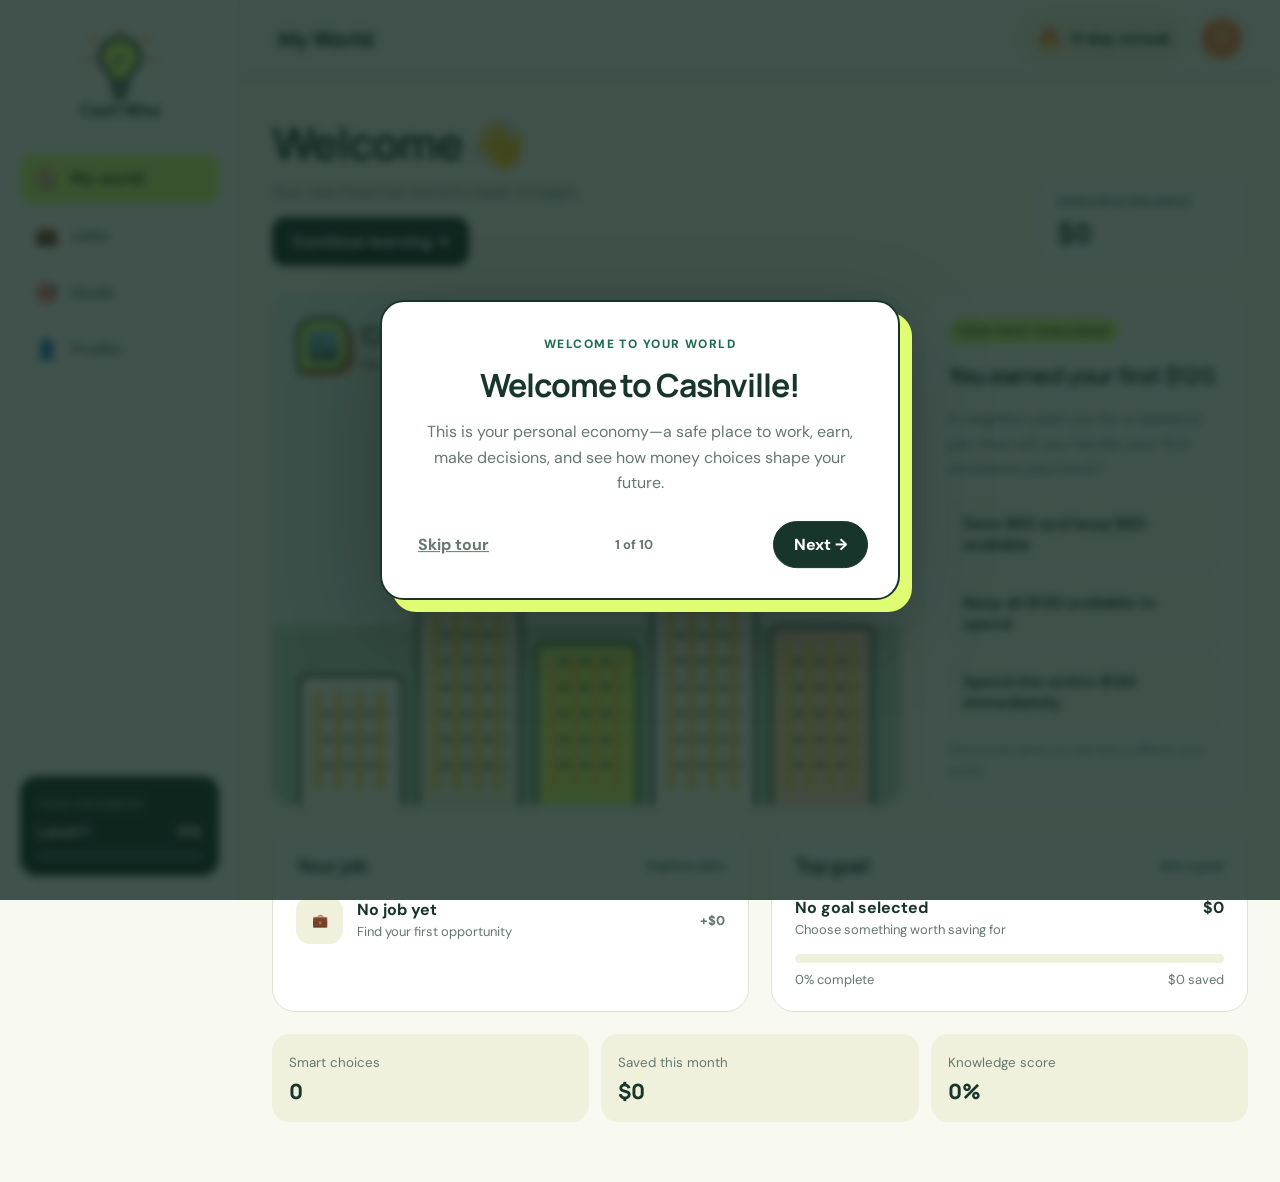
==== cashwise-home.html @ 6ce0faf7 "merge merge" ====
<!doctype html>
<html lang="en">
<head>
  <meta charset="utf-8">
  <meta name="viewport" content="width=device-width, initial-scale=1">
  <title>CashWise! — Maya's World</title>
  <style>
    @import url('https://fonts.googleapis.com/css2?family=DM+Sans:wght@400;500;600;700&family=Manrope:wght@600;700;800&display=swap');
    :root { --ink:#17352b; --muted:#65786f; --paper:#f8f9f1; --white:#fff; --cream:#eff1dc; --lime:#dffc73; --green:#1f6b52; --green2:#2d8a68; --orange:#ff8a4c; --yellow:#ffd84d; --line:#dce2d5; --red:#b94d2b; }
    * { box-sizing:border-box; }
    body { margin:0; color:var(--ink); background:var(--paper); font-family:"DM Sans",sans-serif; }
    button { font:inherit; }
    .shell { display:grid; grid-template-columns:240px 1fr; min-height:100vh; }
    .sidebar { position:sticky; top:0; height:100vh; padding:25px 20px; border-right:1px solid var(--line); background:#fffef9; }
    .logo-wrap { position:relative; display:block; width:130px; margin:0 auto 34px; isolation:isolate; }
    .logo { display:block; width:130px; }
    .logo-wrap::before { content:""; position:absolute; z-index:-1; width:53px; height:53px; left:38px; top:2px; border:4px solid var(--yellow); border-radius:50%; opacity:0; }
    .nav { display:grid; gap:8px; }
    .nav a { display:flex; align-items:center; gap:12px; padding:12px 14px; border-radius:13px; color:var(--muted); font-weight:700; text-decoration:none; }
    .nav a.active { color:var(--ink); background:var(--lime); }
    .nav a:hover { color:var(--ink); background:var(--cream); }
    .nav-icon { width:25px; text-align:center; font-size:19px; }
    .side-level { position:absolute; left:20px; right:20px; bottom:24px; padding:17px; border-radius:17px; background:var(--ink); color:white; }
    .side-level small { color:#c2d4cc; }
    .level-row { display:flex; justify-content:space-between; margin:7px 0 10px; font-weight:700; }
    .level-bar { height:7px; border-radius:8px; background:#416259; overflow:hidden; }
    .level-bar i { display:block; width:72%; height:100%; border-radius:inherit; background:var(--lime); }
    main { min-width:0; }
    .topbar { height:78px; display:flex; align-items:center; justify-content:space-between; gap:20px; padding:0 38px; border-bottom:1px solid var(--line); background:rgba(248,249,241,.92); }
    .topbar h1 { margin:0; font:800 22px Manrope,sans-serif; letter-spacing:-.03em; }
    .top-actions { display:flex; align-items:center; gap:13px; }
    .streak { display:flex; align-items:center; gap:8px; padding:12px 17px; border-radius:99px; background:var(--cream); font-size:16px; font-weight:800; }
    .streak.burst { animation:streak-pop .7s cubic-bezier(.2,.8,.2,1); background:#fff0a6; }
    .fire-particle { position:fixed; z-index:80; pointer-events:none; font-size:20px; animation:fire-burst .9s ease-out forwards; }
    .flame { display:inline-block; font-size:22px; transform-origin:50% 85%; animation:flame-flicker .8s ease-in-out infinite alternate; }
    .avatar { width:41px; height:41px; display:grid; place-items:center; border-radius:50%; background:var(--orange); color:white; font-weight:800; }
    .content { width:min(1240px,calc(100% - 64px)); margin:34px auto 60px; }
    .welcome { display:flex; align-items:end; justify-content:space-between; gap:25px; margin-bottom:27px; }
    h2,h3 { margin:0; font-family:Manrope,sans-serif; letter-spacing:-.035em; }
    .welcome h2 { font-size:clamp(31px,4vw,45px); }
    .welcome p { margin:7px 0 0; color:var(--muted); }
    .balance { min-width:210px; padding:14px 18px; border:1px solid var(--line); border-radius:16px; background:white; }
    .balance small { color:var(--muted); font-weight:700; }
    .balance strong { display:block; margin-top:3px; font:800 27px Manrope,sans-serif; }
    .dashboard { display:grid; grid-template-columns:minmax(0,1.45fr) minmax(280px,.75fr); gap:22px; }
    .card { border:1px solid var(--line); border-radius:23px; background:var(--white); overflow:hidden; }
    .world-card { position:relative; min-height:460px; background:linear-gradient(#dff4e9 0 65%,#b9d8bc 65%); }
    .world-head { position:relative; z-index:2; display:flex; justify-content:space-between; padding:23px; }
    .world-head p { margin:4px 0 0; color:var(--muted); font-size:13px; }
    .cashville-brand { display:flex; align-items:center; gap:12px; }
    .cashville-mark { width:54px; height:54px; display:grid; place-items:center; border:3px solid var(--ink); border-radius:18px 18px 18px 6px; background:var(--lime); box-shadow:4px 4px 0 var(--orange); font-size:27px; transform:rotate(-3deg); }
    .cashville-brand h3 { font-size:25px; }.cashville-brand p { font-weight:700; }
    .weather { padding:8px 11px; border-radius:99px; background:rgba(255,255,255,.78); font-weight:700; font-size:13px; }
    .city { position:absolute; inset:auto 20px 0; height:290px; display:flex; align-items:flex-end; justify-content:center; gap:12px; }
    .building { position:relative; width:18%; border:3px solid var(--ink); border-bottom:0; border-radius:10px 10px 0 0; background:#fffef7; }
    .building::before { content:""; position:absolute; inset:15px 12px; background:repeating-linear-gradient(90deg,var(--yellow) 0 9px,transparent 9px 21px),repeating-linear-gradient(0deg,transparent 0 23px,var(--ink) 23px 26px); opacity:.8; }
    .building.one { height:45%; }.building.two { height:73%; background:var(--cream); }.building.three { height:56%; background:var(--lime); }.building.four { height:84%; }.building.five { height:62%; background:#ffd9c4; }
    .world-pin { position:absolute; z-index:3; display:grid; place-items:center; width:48px; height:48px; border:2px solid var(--ink); border-radius:50% 50% 50% 7px; background:var(--lime); transform:rotate(-45deg); box-shadow:4px 4px 0 rgba(23,53,43,.15); }
    .world-pin span { transform:rotate(45deg); font-size:21px; }
    .pin-job { left:31%; top:42%; }.pin-home { right:20%; top:50%; background:var(--orange); }
    .challenge { padding:24px; }
    .label { display:inline-block; padding:6px 9px; border-radius:99px; background:var(--lime); font-size:11px; font-weight:800; letter-spacing:.1em; }
    .challenge h3 { margin:15px 0 9px; font-size:23px; }
    .challenge p { color:var(--muted); line-height:1.55; }
    .choices { display:grid; gap:9px; margin-top:18px; }
    .choice { padding:13px 14px; border:1px solid var(--line); border-radius:13px; background:var(--paper); color:var(--ink); font-weight:700; text-align:left; cursor:pointer; }
    .choice:hover { border-color:var(--green); transform:translateY(-1px); }
    .choice.correct { border-color:var(--green); background:var(--lime); }
    .choice.wrong { border-color:var(--orange); background:#ffe0cf; }
    .feedback { min-height:38px; margin:13px 0 0; font-size:13px; line-height:1.45; }
    .feedback.good { color:var(--green); }.feedback.bad { color:var(--red); }
    .secondary-grid { display:grid; grid-template-columns:1fr 1fr; gap:22px; margin-top:22px; }
    .panel { padding:23px; }
    .panel-head { display:flex; justify-content:space-between; align-items:center; margin-bottom:18px; }
    .panel-head h3 { font-size:20px; }
    .panel-head a { color:var(--green); font-size:13px; font-weight:700; text-decoration:none; }
    .job { display:flex; gap:14px; align-items:center; }
    .job-icon { flex:0 0 47px; height:47px; display:grid; place-items:center; border-radius:14px; background:var(--cream); font-size:22px; }
    .job strong,.goal strong { display:block; }
    .job span,.goal span { color:var(--muted); font-size:13px; }
    .job-pay { margin-left:auto; color:var(--green); font-weight:800; }
    .goal-top { display:flex; justify-content:space-between; }
    .goal-bar { height:9px; margin:15px 0 8px; border-radius:10px; background:var(--cream); overflow:hidden; }
    .goal-bar i { display:block; width:58%; height:100%; border-radius:inherit; background:var(--green); }
    .goal-foot { display:flex; justify-content:space-between; color:var(--muted); font-size:12px; }
    .quick-stats { display:grid; grid-template-columns:repeat(3,1fr); gap:12px; margin-top:22px; }
    .stat { padding:17px; border-radius:17px; background:var(--cream); }
    .stat small { color:var(--muted); }.stat strong { display:block; margin-top:5px; font:800 21px Manrope,sans-serif; }
    .mobile-nav { display:none; }
    .tutorial { position:fixed; inset:0; z-index:50; background:rgba(12,34,27,.78); backdrop-filter:blur(4px); }
    .tutorial-box { position:fixed; z-index:51; width:min(520px,calc(100% - 32px)); max-height:calc(100vh - 32px); overflow:auto; padding:30px; border:2px solid var(--ink); border-radius:24px; background:var(--white); box-shadow:12px 12px 0 var(--lime),0 30px 90px rgba(0,0,0,.28); transition:top .45s ease,left .45s ease,width .45s ease,transform .45s ease; }
    .tutorial-box.intro { top:50%; left:50%; transform:translate(-50%,-50%); text-align:center; }
    .tutorial-box h2 { margin:10px 0 12px; font-size:32px; }
    .tutorial-box p { margin:0; color:var(--muted); font-size:16px; line-height:1.6; }
    .username-step { display:none; margin-top:20px; text-align:left; }
    .username-step.show { display:block; }
    .username-step label { display:block; margin-bottom:7px; font-weight:800; }
    .username-step input { width:100%; padding:14px 15px; border:2px solid var(--line); border-radius:13px; color:var(--ink); background:var(--paper); font:700 16px "DM Sans",sans-serif; outline:none; }
    .username-step input:focus { border-color:var(--green); box-shadow:0 0 0 4px rgba(31,107,82,.12); }
    .username-error { min-height:20px; margin-top:6px; color:var(--red); font-size:12px; font-weight:700; }
    .question-step { display:none; margin-top:20px; text-align:left; }
    .question-step.show { display:block; }
    .topic-grid { display:grid; grid-template-columns:1fr 1fr; gap:9px; }
    .topic-option,.radio-option { position:relative; display:flex; align-items:center; gap:10px; padding:12px; border:1px solid var(--line); border-radius:13px; background:var(--paper); cursor:pointer; font-weight:700; }
    .topic-option:has(input:checked),.radio-option:has(input:checked) { border-color:var(--green); background:var(--lime); }
    .topic-option input,.radio-option input { accent-color:var(--green); }
    .radio-list { display:grid; gap:9px; }
    .path-list { display:grid; gap:10px; margin-top:17px; }
    .path-module { display:flex; gap:12px; align-items:center; padding:12px; border-radius:13px; background:var(--cream); }
    .path-number { flex:0 0 30px; height:30px; display:grid; place-items:center; border-radius:50%; background:var(--green); color:white; font-weight:800; }
    .path-module b { display:block; }.path-module small { color:var(--muted); }
    .pathway-screen { position:fixed; inset:0; z-index:60; display:none; overflow:auto; background:linear-gradient(180deg,#f8f9f1,#eef3e4); }
    .pathway-screen.show { display:block; }
    .main-action { display:inline-flex; align-items:center; gap:8px; margin-top:15px; padding:13px 19px; border:1px solid var(--ink); border-radius:13px; background:var(--ink); color:white; font-weight:800; cursor:pointer; }
    .pathway-top { position:sticky; top:0; z-index:3; display:flex; align-items:center; justify-content:space-between; gap:20px; padding:17px 28px; border-bottom:1px solid var(--line); background:rgba(255,255,250,.94); backdrop-filter:blur(10px); }
    .pathway-top button { padding:10px 15px; border:1px solid var(--line); border-radius:99px; background:white; color:var(--ink); font-weight:800; cursor:pointer; }
    .pathway-top h2 { font-size:22px; }.pathway-meta { color:var(--muted); font-size:13px; font-weight:700; }
    .pathway-intro { width:min(620px,calc(100% - 32px)); margin:38px auto 10px; text-align:center; }
    .pathway-intro h2 { font-size:36px; }.pathway-intro p { color:var(--muted); line-height:1.6; }
    .learning-path { position:relative; width:min(520px,100%); margin:20px auto 90px; padding:25px 55px; }
    .learning-path::before { content:""; position:absolute; top:40px; bottom:40px; left:50%; width:8px; transform:translateX(-50%); border-radius:8px; background:#f2ce44; }
    .path-node-row { position:relative; z-index:1; display:flex; margin:5px 0 24px; }
    .path-node-row.left { justify-content:flex-start; }.path-node-row.right { justify-content:flex-end; }.path-node-row.center { justify-content:center; }
    .lesson-node { position:relative; width:76px; height:76px; display:grid; place-items:center; border:5px solid #e6b829; border-radius:50%; background:var(--yellow); color:#9c6d08; box-shadow:0 7px 0 #d59f16,0 10px 18px rgba(113,80,7,.18); font-size:29px; cursor:pointer; transition:transform .2s ease,filter .2s ease; }
    .lesson-node:hover { transform:translateY(-3px) scale(1.06); filter:brightness(1.06); }
    .lesson-node.locked { border-color:#cbd2c5; background:#e6e9df; color:#9ca69a; box-shadow:0 7px 0 #bdc5b8; }
    .lesson-node.current { outline:7px solid rgba(223,252,115,.7); }
    .lesson-node.checkpoint { width:88px; height:72px; border-radius:18px; background:#f2bc35; }
    .node-label { position:absolute; top:50%; width:170px; transform:translateY(-50%); color:var(--ink); font-size:13px; line-height:1.3; }
    .left .node-label { left:92px; text-align:left; }.right .node-label { right:92px; text-align:right; }.center .node-label { top:86px; left:50%; transform:translateX(-50%); text-align:center; }
    .node-label b { display:block; }.node-label small { color:var(--muted); }
    .app-modal { position:fixed; inset:0; z-index:70; display:none; place-items:center; padding:18px; background:rgba(12,34,27,.76); backdrop-filter:blur(5px); }
    .app-modal.show { display:grid; }
    .modal-panel { width:min(560px,100%); max-height:90vh; overflow:auto; padding:29px; border:2px solid var(--ink); border-radius:24px; background:var(--white); box-shadow:10px 10px 0 var(--lime); }
    .modal-panel.wide { width:min(700px,100%); }
    .modal-head { display:flex; justify-content:space-between; align-items:flex-start; gap:20px; margin-bottom:20px; }
    .modal-head h2 { font-size:29px; }.modal-head p { margin:5px 0 0; color:var(--muted); }
    .modal-close { width:36px; height:36px; border:1px solid var(--line); border-radius:50%; background:var(--paper); color:var(--ink); font-size:21px; cursor:pointer; }
    .modal-actions { display:flex; justify-content:flex-end; gap:10px; margin-top:22px; }
    .primary-btn { padding:12px 18px; border:1px solid var(--ink); border-radius:12px; background:var(--ink); color:white; font-weight:800; cursor:pointer; }
    .job-options,.goal-options,.theme-options { display:grid; gap:11px; }
    .job-option,.goal-option,.theme-option { display:flex; align-items:center; gap:13px; width:100%; padding:15px; border:1px solid var(--line); border-radius:15px; background:var(--paper); color:var(--ink); text-align:left; cursor:pointer; }
    .job-option:hover,.goal-option:hover,.theme-option:hover,.selected-option { border-color:var(--green); background:var(--lime); transform:translateY(-1px); }
    .goal-option:disabled { opacity:.55; cursor:not-allowed; transform:none; }
    .job-option span:first-child { font-size:26px; }.job-option b,.goal-option b { display:block; }.job-option small,.goal-option small { color:var(--muted); }
    .lesson-copy { padding:18px; border-radius:16px; background:var(--cream); line-height:1.65; }
    .lesson-question { margin-top:18px; }.lesson-answer { display:block; width:100%; margin-top:8px; padding:12px; border:1px solid var(--line); border-radius:11px; background:var(--paper); color:var(--ink); text-align:left; cursor:pointer; }
    .lesson-answer.chosen { border-color:var(--green); background:var(--lime); }
    .lesson-stage-progress { height:9px; margin:0 0 22px; border-radius:10px; background:var(--cream); overflow:hidden; }.lesson-stage-progress i { display:block; height:100%; width:25%; border-radius:inherit; background:var(--green); transition:width .3s ease; }
    .lesson-stage { line-height:1.68; }.lesson-stage h3 { margin:0 0 12px; font-size:23px; }.lesson-stage p { margin:0 0 14px; }.lesson-stage ul { padding-left:21px; }.lesson-stage li { margin:8px 0; }
    .lesson-example { margin:18px 0; padding:17px; border-left:5px solid var(--orange); border-radius:0 14px 14px 0; background:var(--cream); }
    .lesson-nav { display:flex; justify-content:space-between; gap:12px; margin-top:24px; }.secondary-btn { padding:12px 18px; border:1px solid var(--line); border-radius:12px; background:var(--paper); color:var(--ink); font-weight:800; cursor:pointer; }
    .lesson-feedback { min-height:24px; margin-top:10px; font-weight:700; }.lesson-feedback.good { color:var(--green); }.lesson-feedback.bad { color:var(--red); }
    .profile-form { display:grid; gap:17px; }.profile-form label>span { display:block; margin-bottom:7px; font-weight:800; }.profile-form input[type="text"],.profile-form select { width:100%; padding:12px; border:1px solid var(--line); border-radius:11px; background:var(--paper); color:var(--ink); font:inherit; }
    .profile-topics { display:grid; grid-template-columns:1fr 1fr; gap:8px; }.profile-topics label { padding:9px; border-radius:10px; background:var(--cream); }
    body.theme-dark { --ink:#eff8ef; --muted:#b7c9c0; --paper:#15241f; --white:#20342c; --cream:#2b4439; --line:#415b50; background:#15241f; }
    body.theme-dark .sidebar,body.theme-dark .topbar,body.theme-dark .pathway-top { background:#1b2e27; }
    body.theme-retro { --ink:#3e2c1d; --muted:#765f49; --paper:#fff3cb; --white:#fff9df; --cream:#edd79b; --lime:#f3c84b; --green:#39755b; --orange:#e4673a; --line:#cbb779; font-family:"Courier New",monospace; }
    .tutorial-tag { color:var(--green); font-size:12px; font-weight:800; letter-spacing:.12em; }
    .tutorial-actions { display:flex; align-items:center; justify-content:space-between; gap:18px; margin-top:25px; }
    .tutorial-progress { color:var(--muted); font-size:13px; font-weight:700; }
    .tutorial-next { padding:12px 20px; border:1px solid var(--ink); border-radius:99px; background:var(--ink); color:white; font-weight:800; cursor:pointer; }
    .tutorial-next:hover { transform:translateY(-1px); filter:brightness(1.15); }
    .tutorial-skip { border:0; background:none; color:var(--muted); font-weight:700; cursor:pointer; text-decoration:underline; }
    .tutorial-highlight { position:fixed; z-index:50; border:3px solid var(--lime); border-radius:25px; box-shadow:0 0 0 6px rgba(223,252,115,.24); pointer-events:none; transition:all .45s ease; }
    .card,.choice,.balance,.stat,.job-icon { transition:transform .2s ease,filter .2s ease,box-shadow .2s ease; }
    button,.nav a,.streak,.avatar,.building,.world-pin,.cashville-mark,.label,.path-module,.topic-option,.radio-option,.job,.goal { transition:transform .2s ease,filter .2s ease,box-shadow .2s ease; }
    .reveal-on-scroll { opacity:0; transform:translateY(22px) scale(.94); transition:opacity .62s ease,transform .62s cubic-bezier(.2,.8,.2,1),filter .2s ease,box-shadow .2s ease; }
    .reveal-on-scroll.is-visible { opacity:1; transform:translateY(0) scale(1); }
    @media(hover:hover) { .card:hover,.balance:hover,.stat:hover,.job-icon:hover { transform:translateY(-2px); filter:brightness(1.025); }.choice:hover { filter:brightness(1.03); } }
    @media(hover:hover) {
      .card:hover,.balance:hover,.stat:hover,.job-icon:hover,.nav a:hover,.streak:hover,.avatar:hover,.label:hover,.path-module:hover,.topic-option:hover,.radio-option:hover,.job:hover,.goal:hover { transform:translateY(-2px) scale(1.02); filter:brightness(1.045); box-shadow:0 0 18px rgba(223,252,115,.48); }
      button:hover:not(:disabled):not(.lesson-node),.main-action:hover,.primary-btn:hover,.modal-close:hover { transform:translateY(-2px) scale(1.025); filter:brightness(1.08); box-shadow:0 0 16px rgba(255,216,77,.48); }
      .building:hover { transform:scale(1.045); transform-origin:bottom; filter:brightness(1.08); box-shadow:0 0 18px rgba(255,216,77,.5); }
      .world-pin:hover { transform:rotate(-45deg) scale(1.08); filter:brightness(1.08); box-shadow:0 0 20px rgba(223,252,115,.58); }
      .cashville-mark:hover { transform:rotate(-3deg) scale(1.08); filter:brightness(1.08); box-shadow:4px 4px 0 var(--orange),0 0 20px rgba(255,216,77,.55); }
    }
    @keyframes flame-flicker { 0% { transform:rotate(-5deg) scale(.94); filter:brightness(.95); } 45% { transform:rotate(4deg) scale(1.08,1.14); filter:brightness(1.18); } 100% { transform:rotate(-2deg) scale(1.02,1.1); filter:brightness(1.08); } }
    @media(hover:hover) { .logo-wrap:hover::before { animation:logo-ring .8s ease-out; }.logo-wrap:hover .logo { animation:logo-on .8s ease-out forwards; } }
    @keyframes streak-pop { 0% { transform:scale(1); } 35% { transform:scale(1.28) rotate(-3deg); filter:brightness(1.25); } 65% { transform:scale(.94) rotate(2deg); } 100% { transform:scale(1); } }
    @keyframes fire-burst { 0% { opacity:1; transform:translate(0,0) scale(.5) rotate(0); } 100% { opacity:0; transform:translate(var(--x),var(--y)) scale(1.35) rotate(var(--r)); } }
    @keyframes logo-ring { 0% { opacity:0; transform:scale(.4); } 30% { opacity:1; } 100% { opacity:0; transform:scale(2); box-shadow:0 0 24px 13px rgba(255,216,77,0); } }
    @keyframes logo-on { 0%,20% { transform:scale(1); filter:brightness(1); } 45% { transform:scale(1.09) rotate(-2deg); filter:brightness(1.4) drop-shadow(0 0 6px var(--yellow)); } 100% { transform:scale(1.04); filter:brightness(1.18) drop-shadow(0 0 9px var(--yellow)); } }
    @media(max-width:980px) { .shell { grid-template-columns:80px 1fr; }.sidebar { padding:22px 12px; }.logo-wrap { width:58px; }.logo { width:58px; height:65px; object-fit:cover; object-position:left; }.logo-wrap::before { left:4px; }.nav a { justify-content:center; padding:13px; }.nav-label,.side-level { display:none; }.dashboard { grid-template-columns:1fr; }.secondary-grid { grid-template-columns:1fr 1fr; } }
    @media(max-width:680px) { .shell { display:block; }.sidebar { display:none; }.topbar { height:68px; padding:0 18px; }.content { width:calc(100% - 28px); margin-top:22px; padding-bottom:75px; }.welcome { display:block; }.balance { margin-top:17px; }.secondary-grid,.quick-stats { grid-template-columns:1fr; }.world-card { min-height:390px; }.city { height:240px; }.mobile-nav { position:fixed; z-index:9; left:12px; right:12px; bottom:10px; display:flex; justify-content:space-around; padding:9px; border:1px solid var(--line); border-radius:18px; background:rgba(255,255,255,.95); box-shadow:0 12px 40px rgba(23,53,43,.18); }.mobile-nav a { padding:7px 10px; color:var(--muted); font-size:20px; text-decoration:none; }.mobile-nav a.active { color:var(--green); }.topic-grid { grid-template-columns:1fr; }.pathway-top { padding:14px 16px; }.pathway-meta { display:none; }.learning-path { padding-left:25px;padding-right:25px; }.node-label { width:125px;font-size:11px; }.left .node-label { left:85px; }.right .node-label { right:85px; } }
    @media(prefers-reduced-motion:reduce) { * { scroll-behavior:auto!important; transition:none!important; }.flame { animation:none; }.reveal-on-scroll,.reveal-on-scroll.is-visible { opacity:1; transform:none; } }
  </style>
</head>
<body>
  <div class="shell">
    <aside class="sidebar">
      <a class="logo-wrap" href="#" aria-label="Cash Wise home"><img class="logo" src="cashwise-logo.svg" alt="Cash Wise"></a>
      <nav class="nav" aria-label="Main navigation">
        <a class="active" href="#"><span class="nav-icon">🏠</span><span class="nav-label">My world</span></a>
        <a href="#" id="jobs-nav"><span class="nav-icon">💼</span><span class="nav-label">Jobs</span></a>
        <a href="#" id="goals-nav"><span class="nav-icon">🎯</span><span class="nav-label">Goals</span></a>
        <a href="#" id="profile-nav"><span class="nav-icon">👤</span><span class="nav-label">Profile</span></a>
      </nav>
      <div class="side-level"><small>YOUR PROGRESS</small><div class="level-row"><span>Level 1</span><span>0%</span></div><div class="level-bar"><i style="width:0"></i></div></div>
    </aside>

    <main>
      <header class="topbar"><h1>My World</h1><div class="top-actions"><span class="streak" id="streak"><span class="flame">🔥</span> <span id="streak-count">0 day streak</span></span><span class="avatar" id="profile-avatar">?</span></div></header>
      <div class="content">
        <section class="welcome"><div><h2 id="welcome-heading">Welcome 👋</h2><p>Your new financial world is ready to begin.</p><button class="main-action" id="continue-learning" type="button">Continue learning →</button></div><div class="balance"><small>AVAILABLE BALANCE</small><strong id="balance">$0</strong></div></section>

        <div class="dashboard">
          <section class="card world-card" id="cashville-card" aria-label="Maya's simulated world">
            <div class="world-head"><div class="cashville-brand"><span class="cashville-mark">🏙️</span><div><h3>Cashville</h3><p>Your economic world</p></div></div></div>
            <div class="world-pin pin-job"><span>💼</span></div><div class="world-pin pin-home"><span>🏠</span></div>
            <div class="city" aria-hidden="true"><i class="building one"></i><i class="building two"></i><i class="building three"></i><i class="building four"></i><i class="building five"></i></div>
          </section>

          <section class="card challenge" id="daily-challenge">
            <span class="label">YOUR FIRST CHALLENGE</span><h3>You earned your first $120.</h3>
            <p>A neighbor paid you for a weekend job. How will you handle your first simulated paycheck?</p>
            <div class="choices"><button class="choice" data-change="120" data-answer="best">Save $60 and keep $60 available</button><button class="choice" data-change="120" data-answer="okay">Keep all $120 available to spend</button><button class="choice" data-change="0" data-answer="wrong">Spend the entire $120 immediately</button></div>
            <p class="feedback" aria-live="polite">Choose an option to see how it affects your world.</p>
          </section>
        </div>

        <div class="secondary-grid">
          <section class="card panel" id="jobs-card"><div class="panel-head"><h3>Your job</h3><a href="#" id="jobs-card-link">Explore jobs</a></div><div class="job"><span class="job-icon" id="job-icon">💼</span><div><strong id="job-name">No job yet</strong><span id="job-detail">Find your first opportunity</span></div><span class="job-pay" id="job-pay">+$0</span></div></section>
          <section class="card panel" id="goals-card"><div class="panel-head"><h3>Top goal</h3><a href="#" id="goals-card-link">Set a goal</a></div><div class="goal"><div class="goal-top"><div><strong id="goal-name">No goal selected</strong><span id="goal-detail">Choose something worth saving for</span></div><b id="goal-saved">$0</b></div><div class="goal-bar"><i id="goal-progress" style="width:0"></i></div><div class="goal-foot"><span id="goal-percent">0% complete</span><span id="goal-remaining">$0 saved</span></div></div></section>
        </div>

        <section class="quick-stats" aria-label="Weekly progress"><div class="stat"><small>Smart choices</small><strong id="smart-choices">0</strong></div><div class="stat"><small>Saved this month</small><strong id="monthly-saved">$0</strong></div><div class="stat"><small>Knowledge score</small><strong id="knowledge-score">0%</strong></div></section>
      </div>
    </main>
  </div>
  <nav class="mobile-nav" aria-label="Mobile navigation"><a class="active" href="#">🏠</a><a href="#" id="mobile-jobs">💼</a><a href="#" id="mobile-goals">🎯</a><a href="#" id="mobile-profile">👤</a></nav>
  <section class="pathway-screen" id="pathway-screen" aria-label="Personalized lesson pathway">
    <header class="pathway-top"><button type="button" id="close-pathway">← My world</button><h2>Your learning path</h2><span class="pathway-meta" id="pathway-meta"></span></header>
    <div class="pathway-intro"><span class="label">PERSONALIZED FOR YOU</span><h2 id="pathway-title">Your CashWise! journey</h2><p>Follow the path one lesson at a time. Complete lessons and checkpoints to unlock the next step.</p></div>
    <div class="learning-path" id="learning-path"></div>
    <section id="advanced-path-section" hidden><div class="pathway-intro"><span class="label">PATH EXPANDED</span><h2>Your complete financial journey</h2><p>You finished the starter path. Continue through 30 entirely new lessons covering earning, spending, saving, borrowing, investing, protection, and digital finance.</p></div><div class="learning-path" id="advanced-learning-path"></div></section>
  </section>
  <div class="tutorial" id="tutorial" role="dialog" aria-modal="true" aria-labelledby="tutorial-title">
    <div class="tutorial-highlight" id="tutorial-highlight" hidden></div>
    <div class="tutorial-box intro" id="tutorial-box">
      <span class="tutorial-tag">WELCOME TO YOUR WORLD</span><h2 id="tutorial-title">Welcome to Cashville!</h2><p id="tutorial-copy">This is your personal economy—a safe place to work, earn, make decisions, and see how money choices shape your future.</p>
      <div class="username-step" id="username-step"><label for="username-input">What’s your username?</label><input id="username-input" type="text" maxlength="20" autocomplete="nickname" placeholder="Enter your name"><div class="username-error" id="username-error" aria-live="polite"></div></div>
      <div class="question-step" id="topics-step"><div class="topic-grid">
        <label class="topic-option"><input type="checkbox" value="Saving & budgeting">💰 Saving</label><label class="topic-option"><input type="checkbox" value="Stocks & investing">📈 Stocks</label><label class="topic-option"><input type="checkbox" value="Crypto basics">₿ Crypto</label><label class="topic-option"><input type="checkbox" value="Credit & debt">💳 Credit</label><label class="topic-option"><input type="checkbox" value="Taxes & paychecks">🧾 Taxes</label><label class="topic-option"><input type="checkbox" value="Career & income">💼 Careers</label>
      </div><div class="username-error" id="topics-error" aria-live="polite"></div></div>
      <div class="question-step" id="time-step"><div class="radio-list">
        <label class="radio-option"><input type="radio" name="weekly-time" value="15 minutes">15 minutes a week</label><label class="radio-option"><input type="radio" name="weekly-time" value="30 minutes">30 minutes a week</label><label class="radio-option"><input type="radio" name="weekly-time" value="1 hour">About 1 hour a week</label><label class="radio-option"><input type="radio" name="weekly-time" value="2+ hours">2 or more hours a week</label>
      </div><div class="username-error" id="time-error" aria-live="polite"></div></div>
      <div class="question-step" id="experience-step"><div class="radio-list">
        <label class="radio-option"><input type="radio" name="experience" value="New">I’m completely new</label><label class="radio-option"><input type="radio" name="experience" value="Beginner">I know a few basics</label><label class="radio-option"><input type="radio" name="experience" value="Intermediate">I already budget or save</label><label class="radio-option"><input type="radio" name="experience" value="Advanced">I understand investing and credit</label>
      </div><div class="username-error" id="experience-error" aria-live="polite"></div></div>
      <div class="question-step" id="path-step"><div id="path-summary"></div><div class="path-list" id="path-list"></div></div>
      <div class="tutorial-actions"><button class="tutorial-skip" type="button">Skip tour</button><span class="tutorial-progress">1 of 5</span><button class="tutorial-next" type="button">Next →</button></div>
    </div>
  </div>
  <div class="app-modal" id="jobs-modal" role="dialog" aria-modal="true" aria-labelledby="jobs-title"><div class="modal-panel"><div class="modal-head"><div><h2 id="jobs-title">Your first job</h2><p id="jobs-intro-copy">Jobs give you simulated income and teach how work supports an economy.</p></div><button class="modal-close" type="button" data-close="jobs-modal">×</button></div><div id="jobs-intro"><div class="lesson-copy">Every week, Cashville offers three new opportunities. Compare the pay, time, and skills before choosing—just like a real job search.</div><div class="modal-actions"><button class="primary-btn" type="button" id="show-jobs">See this week’s jobs →</button></div></div><div id="jobs-options" hidden><div class="job-options" id="job-options-list"></div><div class="modal-actions"><button class="primary-btn" type="button" id="choose-job">Choose this job</button></div></div></div></div>
  <div class="app-modal" id="goals-modal" role="dialog" aria-modal="true" aria-labelledby="goals-title"><div class="modal-panel"><div class="modal-head"><div><h2 id="goals-title">Choose your first goal</h2><p>Pick a virtual target. You can change it later.</p></div><button class="modal-close" type="button" data-close="goals-modal">×</button></div><div class="goal-options"><button class="goal-option" type="button" data-goal="250"><span>🌱</span><span><b>$250 starter goal</b><small>A small purchase or emergency cushion</small></span></button><button class="goal-option" type="button" data-goal="500"><span>🎯</span><span><b>$500 growth goal</b><small>A device, course, or bigger safety net</small></span></button><button class="goal-option" type="button" data-goal="1000"><span>🚀</span><span><b>$1,000 ambitious goal</b><small>A major purchase or long-term milestone</small></span></button></div></div></div>
  <div class="app-modal" id="profile-modal" role="dialog" aria-modal="true" aria-labelledby="profile-title"><div class="modal-panel wide"><div class="modal-head"><div><h2 id="profile-title">Profile & preferences</h2><p>Update your identity, appearance, and learning path.</p></div><button class="modal-close" type="button" data-close="profile-modal">×</button></div><div class="profile-form"><label><span>Username</span><input id="profile-name" type="text" maxlength="20"></label><label><span>Color theme</span><select id="profile-theme"><option value="light">Light</option><option value="dark">Dark</option><option value="retro">Retro</option></select></label><div><b>What would you like to learn?</b><div class="profile-topics" id="profile-topics"></div></div><label><span>Time each week</span><select id="profile-time"><option>15 minutes</option><option>30 minutes</option><option>1 hour</option><option>2+ hours</option></select></label><label><span>Prior experience</span><select id="profile-experience"><option>New</option><option>Beginner</option><option>Intermediate</option><option>Advanced</option></select></label></div><div class="modal-actions"><button class="primary-btn" type="button" id="save-profile">Save changes</button></div></div></div>
  <div class="app-modal" id="lesson-modal" role="dialog" aria-modal="true" aria-labelledby="lesson-title"><div class="modal-panel wide"><div class="modal-head"><div><span class="label">PERSONALIZED LESSON</span><h2 id="lesson-title">Money foundations</h2><p id="lesson-topic">Foundations</p></div><button class="modal-close" type="button" data-close="lesson-modal">×</button></div><div class="lesson-stage-progress"><i id="lesson-stage-bar"></i></div><div class="lesson-stage" id="lesson-content"></div><div class="lesson-nav"><button class="secondary-btn" type="button" id="lesson-back">← Back</button><button class="primary-btn" type="button" id="lesson-next">Next →</button></div></div></div>
  <script>
    const balance=document.getElementById('balance');
    const choices=[...document.querySelectorAll('.choice')];
    const feedback=document.querySelector('.feedback');
    const startingBalance=0;
    let activeGoalAmount=0,goalSavedAmount=0;
    function updateGoalProgress(amount){
      if(!activeGoalAmount)return;goalSavedAmount=Math.min(activeGoalAmount,Math.max(0,amount));const percent=Math.round(goalSavedAmount/activeGoalAmount*100);
      document.getElementById('goal-saved').textContent=`$${goalSavedAmount.toLocaleString()}`;document.getElementById('goal-progress').style.width=`${percent}%`;document.getElementById('goal-percent').textContent=`${percent}% complete`;document.getElementById('goal-remaining').textContent=goalSavedAmount>=activeGoalAmount?'Goal reached!':`$${(activeGoalAmount-goalSavedAmount).toLocaleString()} to go`;
      const saved=readStore('cashwiseGoalSelection');if(saved?.week===currentWeek)writeStore('cashwiseGoalSelection',{...saved,saved:goalSavedAmount});
    }
    let dailyCompleted=false;
    function celebrateStreak(){
      if(dailyCompleted)return;dailyCompleted=true;
      const streak=document.getElementById('streak');
      document.getElementById('streak-count').textContent='1 day streak';
      streak.classList.add('burst');
      const rect=streak.getBoundingClientRect();
      for(let i=0;i<14;i++){const particle=document.createElement('span');particle.className='fire-particle';particle.textContent=i%3===0?'✦':'🔥';particle.style.left=(rect.left+rect.width/2)+'px';particle.style.top=(rect.top+rect.height/2)+'px';particle.style.setProperty('--x',`${(Math.random()-.5)*190}px`);particle.style.setProperty('--y',`${-35-Math.random()*115}px`);particle.style.setProperty('--r',`${(Math.random()-.5)*150}deg`);document.body.appendChild(particle);setTimeout(()=>particle.remove(),950);}
      setTimeout(()=>streak.classList.remove('burst'),750);
    }
    choices.forEach(choice=>choice.addEventListener('click',()=>{
      choices.forEach(button=>{button.disabled=true;button.classList.remove('correct','wrong');});
      const answer=choice.dataset.answer;
      const change=Number(choice.dataset.change);
      choice.classList.add(answer==='wrong'?'wrong':'correct');
      balance.textContent=(startingBalance+change).toLocaleString('en-US',{style:'currency',currency:'USD',maximumFractionDigits:0});
      feedback.className='feedback '+(answer==='wrong'?'bad':'good');
      feedback.textContent=answer==='best'?'Smart start! You earned $120 and divided it between saving and spending.':answer==='okay'?'You earned $120. Keeping it available is okay, but setting some aside would protect your future goals.':'Your balance returned to $0. Spending everything leaves no cushion for future needs.';
      document.getElementById('smart-choices').textContent=answer==='best'?'1':'0';
      document.getElementById('monthly-saved').textContent=answer==='best'?'$60':'$0';
      document.getElementById('knowledge-score').textContent=answer==='best'?'10%':answer==='okay'?'6%':'3%';
      if(change>0)updateGoalProgress(goalSavedAmount+change);
      celebrateStreak();
    }));
    const tutorial=document.getElementById('tutorial');
    const tutorialBox=document.getElementById('tutorial-box');
    const tutorialHighlight=document.getElementById('tutorial-highlight');
    const tutorialTitle=document.getElementById('tutorial-title');
    const tutorialCopy=document.getElementById('tutorial-copy');
    const tutorialProgress=tutorial.querySelector('.tutorial-progress');
    const tutorialNext=tutorial.querySelector('.tutorial-next');
    const tutorialSkip=tutorial.querySelector('.tutorial-skip');
    const usernameStep=document.getElementById('username-step');
    const usernameInput=document.getElementById('username-input');
    const usernameError=document.getElementById('username-error');
    const topicsStep=document.getElementById('topics-step');
    const timeStep=document.getElementById('time-step');
    const experienceStep=document.getElementById('experience-step');
    const pathStep=document.getElementById('path-step');
    const topicsError=document.getElementById('topics-error');
    const timeError=document.getElementById('time-error');
    const experienceError=document.getElementById('experience-error');
    const tourSteps=[
      {tag:'WELCOME TO YOUR WORLD',title:'Welcome to Cashville!',copy:'This is your personal economy—a safe place to work, earn, make decisions, and see how money choices shape your future.'},
      {target:'cashville-card',tag:'YOUR WORLD',title:'This is Cashville',copy:'Cashville grows with you. Jobs, goals, purchases, and daily choices will change your city and shape your financial story.'},
      {target:'daily-challenge',tag:'DAILY DECISIONS',title:'One challenge every day',copy:'Make a realistic money decision, see the consequence, and earn simulated currency when you choose wisely.'},
      {target:'jobs-card',tag:'WORK & EARN',title:'Build your career',copy:'Explore jobs, complete shifts, and earn income while learning how work connects to the wider economy.'},
      {target:'goals-card',tag:'PLAN AHEAD',title:'Turn income into progress',copy:'Set a goal, create a saving plan, and watch small decisions move you closer to something meaningful.'},
      {username:true,tag:'MAKE IT YOURS',title:'Create your Cashville identity',copy:'Choose the username that will appear throughout your world.'},
      {topics:true,tag:'YOUR INTERESTS',title:'What would you like to learn?',copy:'Select every topic you want CashWise! to include in your learning path.'},
      {time:true,tag:'YOUR SCHEDULE',title:'How much time can you contribute?',copy:'Choose a realistic weekly commitment. You can change this later.'},
      {experience:true,tag:'YOUR STARTING POINT',title:'What’s your prior experience?',copy:'This helps us begin at the right level—not too easy and not overwhelming.'},
      {path:true,tag:'YOUR PERSONAL PATH',title:'Your learning path is ready',copy:'We built this plan around your interests, experience, and available time.'}
    ];
    let tourIndex=0;
    function positionTour(){
      const step=tourSteps[tourIndex];
      if(!step.target){tutorialBox.classList.add('intro');tutorialHighlight.hidden=true;tutorialBox.style.width='';tutorialBox.style.left='50%';tutorialBox.style.top='50%';tutorialBox.style.transform='translate(-50%,-50%)';return;}
      const target=document.getElementById(step.target);
      const rect=target.getBoundingClientRect();
      tutorialBox.classList.remove('intro');
      const width=Math.min(480,Math.max(280,rect.width-28),window.innerWidth-32);
      tutorialBox.style.width=width+'px';
      tutorialBox.style.transform='none';
      tutorialBox.style.left=Math.max(16,Math.min(window.innerWidth-width-16,rect.left+(rect.width-width)/2))+'px';
      const boxHeight=tutorialBox.offsetHeight;
      tutorialBox.style.top=Math.max(16,Math.min(window.innerHeight-boxHeight-16,rect.top+(rect.height-boxHeight)/2))+'px';
      tutorialHighlight.hidden=false;
      tutorialHighlight.style.left=Math.max(8,rect.left-6)+'px';
      tutorialHighlight.style.top=Math.max(8,rect.top-6)+'px';
      tutorialHighlight.style.width=Math.min(window.innerWidth-16,rect.width+12)+'px';
      tutorialHighlight.style.height=Math.min(window.innerHeight-16,rect.height+12)+'px';
    }
    function showTourStep(){
      const step=tourSteps[tourIndex];
      tutorial.querySelector('.tutorial-tag').textContent=step.tag;
      tutorialTitle.textContent=step.title;
      tutorialCopy.textContent=step.copy;
      tutorialProgress.textContent=`${tourIndex+1} of ${tourSteps.length}`;
      tutorialNext.textContent=step.experience?'Build my path →':step.path?'Continue →':'Next →';
      usernameStep.classList.toggle('show',Boolean(step.username));
      topicsStep.classList.toggle('show',Boolean(step.topics));
      timeStep.classList.toggle('show',Boolean(step.time));
      experienceStep.classList.toggle('show',Boolean(step.experience));
      pathStep.classList.toggle('show',Boolean(step.path));
      usernameError.textContent='';topicsError.textContent='';timeError.textContent='';experienceError.textContent='';
      tutorialSkip.hidden=tourIndex>=tourSteps.findIndex(item=>item.username);
      if(step.target)document.getElementById(step.target).scrollIntoView({behavior:'smooth',block:'center'});
      setTimeout(positionTour,step.target?420:0);
      if(step.username)setTimeout(()=>usernameInput.focus(),150);
    }
    function closeTour(){tutorial.hidden=true;document.body.style.overflow='';}
    function saveUsername(){
      const username=usernameInput.value.trim();
      if(!username){usernameError.textContent='Enter a username to begin.';usernameInput.focus();return false;}
      document.getElementById('welcome-heading').textContent=`Welcome, ${username} 👋`;
      document.getElementById('profile-avatar').textContent=username.charAt(0).toUpperCase();
      document.title=`CashWise! — ${username}'s World`;
      return true;
    }
    const lessonLibrary={
      'Saving & budgeting':['Needs vs. wants','Build your first budget','Set a savings goal','Create an emergency fund','Manage changing expenses','Design a monthly money plan'],
      'Stocks & investing':['What is a stock?','Risk and return','Stocks, bonds, and funds','Build a diversified portfolio','Read market movement','Long-term investing strategy'],
      'Crypto basics':['Blockchain fundamentals','Coins, tokens, and networks','How crypto wallets work','Protect keys and avoid scams','Understand crypto volatility','Evaluate a crypto project'],
      'Credit & debt':['How borrowing works','Interest and APR','Understand a credit score','Compare credit offers','Create a debt payoff plan','Use credit responsibly'],
      'Taxes & paychecks':['Read your first paycheck','Gross pay vs. take-home pay','Why taxes are withheld','Understand common tax forms','Prepare a simple return','Plan for taxes as a freelancer'],
      'Career & income':['Connect skills to income','Compare your first jobs','Understand benefits','Negotiate pay professionally','Build multiple income skills','Create a career growth plan']
    };
    const advancedLessons=[
      {title:'The Five Money Principles',topic:'Foundations',detail:'Connect earning, spending, saving, borrowing, and protecting into one decision system.',scenario:'Sort five Cashville choices into the principle each one uses.'},
      {title:'Map Every Source of Income',topic:'Career & income',detail:'Compare wages, freelance work, gifts, benefits, and investment income without treating them as equally reliable.',scenario:'Build a monthly income map for a teen with a job and irregular side work.'},
      {title:'Decode a Real Pay Stub',topic:'Taxes & paychecks',detail:'Trace gross pay, withholding, deductions, and net pay line by line.',scenario:'Find why a $420 paycheck produces only $351 in spendable income.'},
      {title:'Build a Complete Household Budget',topic:'Saving & budgeting',detail:'Organize income, fixed expenses, flexible expenses, discretionary spending, and savings.',scenario:'Balance a Cashville household budget without cutting every enjoyable expense.'},
      {title:'Test the 50/20/30 Rule',topic:'Saving & budgeting',detail:'Apply the needs, savings, and wants percentages to after-tax income and recognize when they need adjustment.',scenario:'Divide $1,800 of take-home pay using 50/20/30.'},
      {title:'Compare the 70/20/10 Rule',topic:'Saving & budgeting',detail:'Evaluate a second budgeting model that separates expenses, saving or debt reduction, and investing or giving.',scenario:'Decide which budget rule better fits a teen supporting family expenses.'},
      {title:'Audit a Month of Spending',topic:'Saving & budgeting',detail:'Use transaction history to detect patterns, leaks, and expenses that do not match personal priorities.',scenario:'Find $75 of low-value spending in a Cashville account history.'},
      {title:'Pay Yourself First',topic:'Saving & budgeting',detail:'Reverse the usual budgeting order by moving goal money before discretionary spending.',scenario:'Automate a $40 transfer on every payday before other choices appear.'},
      {title:'Never Miss a Bill',topic:'Credit & debt',detail:'Create a system using due dates, reminders, and automatic payments while keeping enough cash available.',scenario:'Schedule four bills arriving on three different dates.'},
      {title:'Design an Emergency Fund',topic:'Saving & budgeting',detail:'Set an emergency target based on essential expenses and distinguish emergencies from predictable costs.',scenario:'Prepare for a $480 repair without using high-interest debt.'},
      {title:'Turn a Wish Into a Money Goal',topic:'Saving & budgeting',detail:'Convert a vague wish into a target amount, deadline, and weekly contribution.',scenario:'Plan for a $900 laptop purchase in nine months.'},
      {title:'Measure Opportunity Cost',topic:'Foundations',detail:'Identify the best alternative sacrificed whenever time or money is committed to one choice.',scenario:'Compare a concert ticket with funding two weeks of transportation.'},
      {title:'Watch Compound Interest Grow',topic:'Stocks & investing',detail:'See how returns can earn additional returns and why consistency matters over long periods.',scenario:'Compare starting a monthly investment at 16 versus waiting until 26.'},
      {title:'Understand the Time Value of Money',topic:'Stocks & investing',detail:'Explain why money available today can be more useful than the same amount received later.',scenario:'Choose between $500 now and $540 two years from now.'},
      {title:'Protect Buying Power From Inflation',topic:'Stocks & investing',detail:'Measure how rising prices reduce what unchanged savings can purchase.',scenario:'Calculate what happens when prices rise faster than a savings account.'},
      {title:'Use a Credit Card Responsibly',topic:'Credit & debt',detail:'Separate credit limits from available cash and understand statements, minimums, and grace periods.',scenario:'Plan repayment before using a card for a $180 purchase.'},
      {title:'Calculate APR and Borrowing Cost',topic:'Credit & debt',detail:'Compare interest rates and fees instead of judging loans only by their monthly payment.',scenario:'Compare two loans with different APRs and repayment lengths.'},
      {title:'Build and Protect a Credit Score',topic:'Credit & debt',detail:'Connect payment history, utilization, account age, and applications to credit outcomes.',scenario:'Lower card utilization before an apartment application.'},
      {title:'Inspect a Credit Report',topic:'Credit & debt',detail:'Review account records, identify errors, and understand how to dispute inaccurate information.',scenario:'Find an unfamiliar late payment on a sample report.'},
      {title:'Use the Debt Avalanche',topic:'Credit & debt',detail:'Direct extra payments toward the highest interest rate while maintaining minimums elsewhere.',scenario:'Order three debts to minimize total interest.'},
      {title:'Evaluate Debt Consolidation',topic:'Credit & debt',detail:'Recognize when consolidation reduces cost and when it merely moves debt without solving the cause.',scenario:'Compare a consolidation offer with a nonprofit counseling plan.'},
      {title:'Plan for Student Loans',topic:'Credit & debt',detail:'Estimate education costs, borrowing needs, repayment, and the return of different study paths.',scenario:'Compare two programs with different tuition and expected income.'},
      {title:'Compare Financial Products',topic:'Foundations',detail:'Evaluate fees, access, risk, protections, and terms across bank accounts and other products.',scenario:'Choose between three checking accounts with different fee structures.'},
      {title:'Match Investments to Risk Tolerance',topic:'Stocks & investing',detail:'Align investment choices with time horizon, goals, and ability to handle losses.',scenario:'Choose a portfolio for money needed in two years versus forty years.'},
      {title:'Capture a 401(k) Employer Match',topic:'Stocks & investing',detail:'Understand why an employer match changes the value of retirement contributions.',scenario:'Calculate the benefit of contributing enough to receive a full match.'},
      {title:'Compare a 401(k) and an IRA',topic:'Stocks & investing',detail:'Distinguish workplace and individual retirement accounts, including access and tax treatment.',scenario:'Choose where to place the next retirement contribution.'},
      {title:'Use Insurance to Transfer Risk',topic:'Foundations',detail:'Understand premiums, deductibles, coverage limits, and why insurance protects against large losses.',scenario:'Compare two health insurance plans for different expected needs.'},
      {title:'Use Digital Wallets and P2P Safely',topic:'Foundations',detail:'Apply security and verification habits when money moves instantly through digital tools.',scenario:'Verify a payment request before sending money to a new contact.'},
      {title:'Question Buy Now, Pay Later',topic:'Credit & debt',detail:'Add every installment and overlapping commitment before accepting frictionless short-term credit.',scenario:'Measure how four small payment plans affect next month’s budget.'},
      {title:'Defend Against Scams and Bad AI Advice',topic:'Foundations',detail:'Recognize urgency, impersonation, unrealistic returns, and the limits of automated financial guidance.',scenario:'Verify an investment message before sharing information or money.'}
    ];
    let personalizedLessons=[];
    let pathwayDetails={};
    let unlockedLesson=0;
    let advancedUnlockedLesson=0;
    const reduceMotion=window.matchMedia('(prefers-reduced-motion: reduce)').matches;
    const revealObserver=!reduceMotion&&'IntersectionObserver' in window?new IntersectionObserver(entries=>entries.forEach(entry=>entry.target.classList.toggle('is-visible',entry.isIntersecting)),{threshold:.1,rootMargin:'0px 0px -6% 0px'}):null;
    function registerReveal(root=document){root.querySelectorAll('.card,.stat,.balance,.path-node-row,.pathway-intro,.path-module,.world-pin,.building').forEach(element=>{if(element.dataset.revealReady)return;element.dataset.revealReady='true';element.classList.add('reveal-on-scroll');if(revealObserver)revealObserver.observe(element);else element.classList.add('is-visible');});}
    function buildLearningPath(){
      unlockedLesson=0;
      const topics=[...topicsStep.querySelectorAll('input:checked')].map(input=>input.value);
      const weeklyTime=document.querySelector('input[name="weekly-time"]:checked').value;
      const experience=document.querySelector('input[name="experience"]:checked').value;
      const minutes=weeklyTime==='15 minutes'?15:weeklyTime==='30 minutes'?30:weeklyTime==='1 hour'?60:120;
      const desiredCount=8;
      const lessonMinutes=15;
      const foundations=experience==='New'?['Money in everyday life','Income, spending, and saving','Make your first financial choice']:experience==='Beginner'?['Money skills checkup','Build a balanced plan']:experience==='Intermediate'?['Financial habits assessment']:['Advanced strategy assessment'];
      const skip=experience==='Intermediate'?1:experience==='Advanced'?2:0;
      const topicPools=topics.map(topic=>lessonLibrary[topic].slice(skip).map(title=>({title,topic})));
      const mixed=[];
      for(let round=0;round<6;round++)topicPools.forEach(pool=>{if(pool[round])mixed.push(pool[round]);});
      personalizedLessons=foundations.map(title=>({title,topic:'Foundations'})).concat(mixed).slice(0,desiredCount);
      let scenarioNumber=1;while(personalizedLessons.length<desiredCount){const topic=topics[personalizedLessons.length%topics.length];personalizedLessons.push({title:`${topic}: decision lab ${scenarioNumber++}`,topic});}
      personalizedLessons=personalizedLessons.map((lesson,index)=>({...lesson,detail:`Master ${lesson.title.toLowerCase()} through a focused explanation and decision framework.`,scenario:`Solve personalized Cashville case ${index+1} using this lesson’s specific concept.`}));
      const pathWeeks=Math.max(3,Math.ceil(personalizedLessons.length*lessonMinutes/minutes));
      pathwayDetails={weeklyTime,experience,lessonMinutes,pathWeeks,topics};
      document.getElementById('path-summary').innerHTML=`<b>2-hour draft path · ${pathWeeks} weeks at ${weeklyTime} weekly</b><br><small>${experience} starting level · 8 combined lessons of about ${lessonMinutes} minutes</small>`;
      document.getElementById('path-list').innerHTML=personalizedLessons.slice(0,4).map((lesson,index)=>`<div class="path-module"><span class="path-number">${index+1}</span><div><b>${lesson.title}</b><small>${lesson.topic} · ${lessonMinutes} min</small></div></div>`).join('')+`<small>+ ${Math.max(0,personalizedLessons.length-4)} more lessons in your pathway</small>`;
    }
    function renderPathway(){
      const path=document.getElementById('learning-path');
      const username=usernameInput.value.trim();
      document.getElementById('pathway-title').textContent=`${username}'s CashWise! journey`;
      document.getElementById('pathway-meta').textContent=`${personalizedLessons.length} lessons · about 2 hours · ${pathwayDetails.pathWeeks} weeks`;
      let html='';
      personalizedLessons.forEach((lesson,index)=>{
        const side=index%4<2?'left':'right';
        html+=`<div class="path-node-row ${side}"><button class="lesson-node ${index===unlockedLesson?'current':index>unlockedLesson?'locked':'complete'}" data-lesson-index="${index}" type="button" aria-label="${lesson.title}">${index<unlockedLesson?'✓':index===unlockedLesson?'▶':'📖'}<span class="node-label"><b>${lesson.title}</b><small>${lesson.topic} · ${pathwayDetails.lessonMinutes} min</small></span></button></div>`;
        if((index+1)%4===0&&index<personalizedLessons.length-1)html+=`<div class="path-node-row center"><button class="lesson-node checkpoint locked" type="button" aria-label="Checkpoint locked">🧰<span class="node-label"><b>Checkpoint</b><small>Complete the lessons above</small></span></button></div>`;
      });
      path.innerHTML=html;
      path.querySelectorAll('[data-lesson-index]').forEach(node=>node.addEventListener('click',()=>{if(!node.classList.contains('locked'))openLesson(Number(node.dataset.lessonIndex),'starter');}));
      registerReveal(path);
    }
    function renderAdvancedPath(){
      const path=document.getElementById('advanced-learning-path');let html='';
      advancedLessons.forEach((lesson,index)=>{const side=index%4<2?'right':'left';html+=`<div class="path-node-row ${side}"><button class="lesson-node ${index===advancedUnlockedLesson?'current':index>advancedUnlockedLesson?'locked':'complete'}" data-advanced-index="${index}" type="button" aria-label="${lesson.title}">${index<advancedUnlockedLesson?'✓':index===advancedUnlockedLesson?'▶':'📖'}<span class="node-label"><b>${lesson.title}</b><small>${lesson.topic} · 15 min</small></span></button></div>`;if((index+1)%5===0&&index<advancedLessons.length-1)html+=`<div class="path-node-row center"><button class="lesson-node checkpoint locked" type="button">🧰<span class="node-label"><b>Mastery checkpoint</b><small>Five distinct lessons completed</small></span></button></div>`;});
      path.innerHTML=html;path.querySelectorAll('[data-advanced-index]').forEach(node=>node.addEventListener('click',()=>{if(!node.classList.contains('locked'))openLesson(Number(node.dataset.advancedIndex),'advanced');}));registerReveal(path);
    }
    function openPathway(){
      renderPathway();closeTour();document.getElementById('pathway-screen').classList.add('show');document.body.style.overflow='hidden';
    }
    function advanceQuestionnaire(){
      const step=tourSteps[tourIndex];
      if(step.username&&!saveUsername())return;
      if(step.topics&&topicsStep.querySelectorAll('input:checked').length===0){topicsError.textContent='Choose at least one topic.';return;}
      if(step.time&&!document.querySelector('input[name="weekly-time"]:checked')){timeError.textContent='Choose a weekly time commitment.';return;}
      if(step.experience&&!document.querySelector('input[name="experience"]:checked')){experienceError.textContent='Choose your current experience level.';return;}
      if(step.path){openPathway();return;}
      if(step.experience)buildLearningPath();
      tourIndex++;showTourStep();
    }
    tutorialNext.addEventListener('click',advanceQuestionnaire);
    usernameInput.addEventListener('keydown',event=>{if(event.key==='Enter'&&tourSteps[tourIndex].username){event.preventDefault();advanceQuestionnaire();}});
    tutorialSkip.addEventListener('click',()=>{tourIndex=tourSteps.findIndex(item=>item.username);showTourStep();});
    function showModal(id){document.getElementById(id).classList.add('show');}
    function hideModal(id){document.getElementById(id).classList.remove('show');}
    document.querySelectorAll('[data-close]').forEach(button=>button.addEventListener('click',()=>hideModal(button.dataset.close)));
    document.querySelectorAll('.app-modal').forEach(modal=>modal.addEventListener('click',event=>{if(event.target===modal)hideModal(modal.id);}));
    const jobBank=[
      {icon:'☕',name:'Café team member',detail:'4 hrs/week · Customer service',pay:84},
      {icon:'🐕',name:'Neighborhood dog walker',detail:'3 hrs/week · Reliability',pay:72},
      {icon:'📚',name:'Library assistant',detail:'4 hrs/week · Organization',pay:76},
      {icon:'🌿',name:'Garden helper',detail:'3 hrs/week · Outdoor work',pay:66},
      {icon:'🛒',name:'Market stocker',detail:'5 hrs/week · Teamwork',pay:95},
      {icon:'💻',name:'Junior tech helper',detail:'3 hrs/week · Problem solving',pay:90}
    ];
    function weekStamp(){const now=new Date(),day=(now.getDay()+6)%7,monday=new Date(now);monday.setDate(now.getDate()-day);return monday.toISOString().slice(0,10);}
    const currentWeek=weekStamp();
    function readStore(key){try{return JSON.parse(localStorage.getItem(key));}catch{return null;}}
    function writeStore(key,value){try{localStorage.setItem(key,JSON.stringify(value));}catch{}}
    const storedJobs=readStore('cashwiseWeeklyJobs');
    const weeklyJobs=storedJobs?.week===currentWeek?storedJobs.names.map(name=>jobBank.find(job=>job.name===name)).filter(Boolean):[...jobBank].sort(()=>Math.random()-.5).slice(0,3);
    if(storedJobs?.week!==currentWeek)writeStore('cashwiseWeeklyJobs',{week:currentWeek,names:weeklyJobs.map(job=>job.name)});
    const savedJobSelection=readStore('cashwiseJobSelection');
    let selectedJob=null;
    function showSelectedJob(job){document.getElementById('job-icon').textContent=job.icon;document.getElementById('job-name').textContent=job.name;document.getElementById('job-detail').textContent=job.detail;document.getElementById('job-pay').textContent=`+$${job.pay}`;}
    if(savedJobSelection?.week===currentWeek&&savedJobSelection.job)showSelectedJob(savedJobSelection.job);
    function openJobs(){
      const locked=readStore('cashwiseJobSelection')?.week===currentWeek;
      document.getElementById('jobs-intro').hidden=false;document.getElementById('jobs-options').hidden=true;
      document.getElementById('jobs-title').textContent=locked?'Job selected for this week':'Your first job';
      document.getElementById('jobs-intro-copy').textContent=locked?'Your next set of opportunities arrives next week.':'Jobs give you simulated income and teach how work supports an economy.';
      document.querySelector('#jobs-intro .lesson-copy').textContent=locked?'You can only select one job each week. Use this week to complete shifts and build experience.':'Every week, Cashville offers three new opportunities. Compare the pay, time, and skills before choosing—just like a real job search.';
      document.getElementById('show-jobs').hidden=locked;showModal('jobs-modal');
    }
    ['jobs-nav','mobile-jobs','jobs-card-link'].forEach(id=>document.getElementById(id).addEventListener('click',event=>{event.preventDefault();openJobs();}));
    document.getElementById('show-jobs').addEventListener('click',()=>{
      document.getElementById('jobs-intro').hidden=true;document.getElementById('jobs-options').hidden=false;
      document.getElementById('job-options-list').innerHTML=weeklyJobs.map((job,index)=>`<button class="job-option" type="button" data-job="${index}"><span>${job.icon}</span><span><b>${job.name}</b><small>${job.detail} · +$${job.pay}/week</small></span></button>`).join('');
      document.querySelectorAll('[data-job]').forEach(button=>button.addEventListener('click',()=>{document.querySelectorAll('[data-job]').forEach(item=>item.classList.remove('selected-option'));button.classList.add('selected-option');selectedJob=weeklyJobs[Number(button.dataset.job)];}));
    });
    document.getElementById('choose-job').addEventListener('click',()=>{if(!selectedJob||readStore('cashwiseJobSelection')?.week===currentWeek)return;showSelectedJob(selectedJob);writeStore('cashwiseJobSelection',{week:currentWeek,job:selectedJob});hideModal('jobs-modal');});
    const savedGoalSelection=readStore('cashwiseGoalSelection');
    function showSelectedGoal(goal,saved=0){activeGoalAmount=goal;goalSavedAmount=saved;document.getElementById('goal-name').textContent=`$${goal.toLocaleString()} money goal`;document.getElementById('goal-detail').textContent='Your first virtual savings target';updateGoalProgress(saved);}
    if(savedGoalSelection?.week===currentWeek&&savedGoalSelection.goal)showSelectedGoal(savedGoalSelection.goal,savedGoalSelection.saved||0);
    function openGoals(){const locked=readStore('cashwiseGoalSelection')?.week===currentWeek;document.getElementById('goals-title').textContent=locked?'Goal selected for this week':'Choose your first goal';document.querySelectorAll('[data-goal]').forEach(button=>button.disabled=locked);showModal('goals-modal');}
    ['goals-nav','mobile-goals','goals-card-link'].forEach(id=>document.getElementById(id).addEventListener('click',event=>{event.preventDefault();openGoals();}));
    document.querySelectorAll('[data-goal]').forEach(button=>button.addEventListener('click',()=>{if(readStore('cashwiseGoalSelection')?.week===currentWeek)return;const goal=Number(button.dataset.goal);writeStore('cashwiseGoalSelection',{week:currentWeek,goal,saved:0});showSelectedGoal(goal,0);hideModal('goals-modal');}));
    const topicGuides={
      'Foundations':{core:'Money is a limited resource and every choice has an opportunity cost—the value of what you give up.',principles:['Separate needs from wants','Plan before spending','Keep a cushion for surprises'],question:'Which habit creates the strongest financial foundation?',answers:['Spending first and saving whatever remains','Planning needs, savings, and wants before spending','Avoiding every financial decision'],correct:1},
      'Saving & budgeting':{core:'A budget gives each unit of income a purpose. Saving becomes reliable when it is treated as a planned expense, not an afterthought.',principles:['Track income and fixed costs','Set a realistic savings percentage','Adjust the plan when life changes'],question:'What makes a savings plan most sustainable?',answers:['A specific amount connected to a goal','Saving only when money is left over','Never allowing any fun spending'],correct:0},
      'Stocks & investing':{core:'Investing exchanges certainty today for possible growth over time. Return is never guaranteed, so risk, time, and diversification matter.',principles:['Understand what you own','Spread risk across investments','Think in years, not days'],question:'Why do investors diversify?',answers:['To guarantee a profit','To spread risk instead of relying on one asset','To avoid learning about investments'],correct:1},
      'Crypto basics':{core:'Crypto assets use distributed digital records, but their prices and risks vary widely. Security and careful research are essential.',principles:['Protect passwords and private keys','Recognize volatility and scams','Never invest money you cannot afford to lose'],question:'What is the safest approach to a crypto opportunity?',answers:['Act quickly before researching','Share a wallet key with a trusted stranger','Research the project and limit the amount at risk'],correct:2},
      'Credit & debt':{core:'Credit lets you use borrowed money now and repay it later. Interest, fees, and payment history determine its real cost.',principles:['Compare APR and fees','Pay on time and keep balances manageable','Borrow for a clear reason and repayment plan'],question:'Which factor best reveals the cost of borrowing?',answers:['The card color','APR and fees','The size of the advertisement'],correct:1},
      'Taxes & paychecks':{core:'Gross pay is what you earn before deductions; net pay is what reaches your account after taxes and other withholding.',principles:['Read every line of a pay stub','Plan using take-home pay','Keep important tax records'],question:'Which amount should guide an everyday budget?',answers:['Gross pay before deductions','Net or take-home pay','A hoped-for future raise'],correct:1},
      'Career & income':{core:'Income grows through useful skills, reliability, and thoughtful career decisions—not only through working more hours.',principles:['Compare pay, time, and learning value','Build transferable skills','Review opportunities as goals change'],question:'What makes a job valuable beyond its paycheck?',answers:['Skills and experience that create future options','A title that sounds impressive','Having no responsibilities'],correct:0}
    };
    let activeLesson=0,activeLessonSource='starter',lessonStage=0,lessonCorrect=false;
    function escapeHTML(value){return String(value).replace(/[&<>'"]/g,char=>({'&':'&amp;','<':'&lt;','>':'&gt;',"'":'&#39;','"':'&quot;'}[char]));}
    function lessonGuide(lesson){return topicGuides[lesson.topic]||topicGuides['Foundations'];}
    function shuffled(items){const copy=[...items];for(let i=copy.length-1;i>0;i--){const j=Math.floor(Math.random()*(i+1));[copy[i],copy[j]]=[copy[j],copy[i]];}return copy;}
    function buildQuiz(lesson,guide,index){
      const form=(index+(activeLessonSource==='advanced'?2:0))%6,p0=guide.principles[0],p1=guide.principles[1],p2=guide.principles[2];let question,answers;
      if(form===0){question=`Cashville case: ${lesson.scenario} What should happen first?`;answers=[{text:`Use “${lesson.title}” to evaluate the specific costs and consequences`,correct:true},{text:`Commit immediately because delaying always makes a financial choice worse`,correct:false},{text:`Choose whichever option has the most exciting short-term result`,correct:false}];}
      if(form===1){question=`Which statement best explains the central idea behind “${lesson.title}”?`;answers=[{text:lesson.detail,correct:true},{text:`It removes uncertainty, so comparing alternatives is unnecessary`,correct:false},{text:`It matters only to wealthy adults making very large purchases`,correct:false}];}
      if(form===2){question=`A Cashville resident says, “I don’t need to think about ${lesson.title.toLowerCase()}.” What is the strongest response?`;answers=[{text:`That overlooks the need to ${p0.toLowerCase()}`,correct:true},{text:`That is correct whenever the decision involves less than $100`,correct:false},{text:`The only problem is that every financial choice must produce a profit`,correct:false}];}
      if(form===3){question=`Before acting on this lesson’s decision, which information is most useful?`;answers=[{text:`Information that helps you ${p1.toLowerCase()}`,correct:true},{text:`How popular the choice appears on social media this week`,correct:false},{text:`Only the smallest number displayed in the offer`,correct:false}];}
      if(form===4){question=`Which outcome would show that “${lesson.title}” was applied successfully?`;answers=[{text:`The choice supports the goal while accounting for its cost and risk`,correct:true},{text:`The choice feels good immediately, even if it blocks the original goal`,correct:false},{text:`No records are kept, so the result cannot be evaluated later`,correct:false}];}
      if(form===5){question=`A friend asks for one practical rule from this lesson. Which advice is best?`;answers=[{text:`${p2}, then review whether the result still fits your goal`,correct:true},{text:`Copy another person’s decision without checking whether your situation differs`,correct:false},{text:`Avoid asking questions because complex terms usually mean the offer is safe`,correct:false}];}
      return {question,answers:shuffled(answers)};
    }
    function renderLessonStage(){
      const lesson=(activeLessonSource==='advanced'?advancedLessons:personalizedLessons)[activeLesson],guide=lessonGuide(lesson),name=escapeHTML(usernameInput.value.trim()||'Learner');
      const content=document.getElementById('lesson-content');
      document.getElementById('lesson-stage-bar').style.width=`${(lessonStage+1)*25}%`;
      document.getElementById('lesson-back').disabled=lessonStage===0;
      document.getElementById('lesson-next').textContent=lessonStage===3?'Complete & unlock next →':'Next →';
      if(lessonStage===0)content.innerHTML=`<h3>${name}, here’s what you’ll learn</h3><p>This 15-minute lesson combines explanation, a Cashville example, and active practice around <b>${escapeHTML(lesson.title)}</b>.</p><ul>${guide.principles.map(item=>`<li>${item}</li>`).join('')}</ul><div class="lesson-example"><b>Your goal:</b> finish knowing not only what the idea means, but when to use it.</div>`;
      if(lessonStage===1)content.innerHTML=`<h3>Understand the idea</h3><p>${guide.core}</p><p>${escapeHTML(lesson.detail)}</p><p><b>${escapeHTML(lesson.title)}</b> focuses on a decision you could realistically face. Identify the immediate cost, the future effect, the risk, and the option you would give up.</p><div class="lesson-example"><b>Decision method:</b><br>1. Name the goal.<br>2. Compare the full costs and benefits.<br>3. Check the effect one month and one year later.<br>4. Choose the option that best supports the goal.</div>`;
      if(lessonStage===2){const amounts=[45,80,120,250,360,500],amount=amounts[(activeLesson+(activeLessonSource==='advanced'?3:0))%amounts.length];content.innerHTML=`<h3>Practice in Cashville</h3><p>${name} receives a decision involving <b>$${amount}</b>.</p><div class="lesson-example"><b>Unique case:</b> ${escapeHTML(lesson.scenario)}</div><p>Apply “${escapeHTML(lesson.title)}.” Record the immediate result, long-term result, risk, and opportunity cost before choosing.</p>`;}
      if(lessonStage===3){lessonCorrect=false;const quiz=buildQuiz(lesson,guide,activeLesson);content.innerHTML=`<h3>Knowledge check</h3><p>${escapeHTML(quiz.question)}</p>${quiz.answers.map((answer,index)=>`<button class="lesson-answer" type="button" data-answer-index="${index}" data-correct="${answer.correct}">${escapeHTML(answer.text)}</button>`).join('')}<div class="lesson-feedback" aria-live="polite"></div>`;content.querySelectorAll('.lesson-answer').forEach(button=>button.addEventListener('click',()=>{content.querySelectorAll('.lesson-answer').forEach(item=>item.classList.remove('chosen'));button.classList.add('chosen');lessonCorrect=button.dataset.correct==='true';const note=content.querySelector('.lesson-feedback');note.className=`lesson-feedback ${lessonCorrect?'good':'bad'}`;note.textContent=lessonCorrect?`Correct—this applies the specific idea from “${lesson.title}.”`:`Not quite. Revisit the lesson’s focus: ${lesson.detail}`;}));}
    }
    function openLesson(index,source='starter'){activeLesson=index;activeLessonSource=source;lessonStage=0;const list=source==='advanced'?advancedLessons:personalizedLessons,lesson=list[index];if(!lesson)return;document.getElementById('lesson-title').textContent=lesson.title;document.getElementById('lesson-topic').textContent=`${lesson.topic} · 15 min · Lesson ${index+1} of ${list.length}`;renderLessonStage();showModal('lesson-modal');}
    document.getElementById('lesson-back').addEventListener('click',()=>{if(lessonStage>0){lessonStage--;renderLessonStage();}});
    document.getElementById('lesson-next').addEventListener('click',()=>{if(lessonStage<3){lessonStage++;renderLessonStage();return;}if(!lessonCorrect)return;hideModal('lesson-modal');if(activeLessonSource==='advanced'){advancedUnlockedLesson=Math.min(advancedLessons.length-1,Math.max(advancedUnlockedLesson,activeLesson+1));renderAdvancedPath();return;}if(activeLesson===personalizedLessons.length-1){renderPathway();renderAdvancedPath();const advanced=document.getElementById('advanced-path-section');advanced.hidden=false;setTimeout(()=>advanced.scrollIntoView({behavior:'smooth',block:'start'}),180);}else{unlockedLesson=Math.max(unlockedLesson,activeLesson+1);renderPathway();}});
    document.getElementById('continue-learning').addEventListener('click',()=>{if(personalizedLessons.length)openPathway();});
    const profileTopics=document.getElementById('profile-topics');
    profileTopics.innerHTML=Object.keys(lessonLibrary).map(topic=>`<label><input type="checkbox" value="${topic}"> ${topic}</label>`).join('');
    function openProfile(){
      document.getElementById('profile-name').value=usernameInput.value;
      const currentTheme=document.body.classList.contains('theme-dark')?'dark':document.body.classList.contains('theme-retro')?'retro':'light';document.getElementById('profile-theme').value=currentTheme;
      const selectedTopics=pathwayDetails.topics||[];profileTopics.querySelectorAll('input').forEach(input=>input.checked=selectedTopics.includes(input.value));
      if(pathwayDetails.weeklyTime)document.getElementById('profile-time').value=pathwayDetails.weeklyTime;if(pathwayDetails.experience)document.getElementById('profile-experience').value=pathwayDetails.experience;showModal('profile-modal');
    }
    ['profile-nav','mobile-profile'].forEach(id=>document.getElementById(id).addEventListener('click',event=>{event.preventDefault();openProfile();}));
    document.getElementById('profile-avatar').addEventListener('click',openProfile);
    document.getElementById('save-profile').addEventListener('click',()=>{
      const name=document.getElementById('profile-name').value.trim();if(name){usernameInput.value=name;saveUsername();}
      const theme=document.getElementById('profile-theme').value;document.body.classList.remove('theme-dark','theme-retro');if(theme!=='light')document.body.classList.add(`theme-${theme}`);
      const topics=[...profileTopics.querySelectorAll('input:checked')].map(input=>input.value);if(topics.length){topicsStep.querySelectorAll('input').forEach(input=>input.checked=topics.includes(input.value));}
      const time=document.getElementById('profile-time').value;document.querySelectorAll('input[name="weekly-time"]').forEach(input=>input.checked=input.value===time);
      const experience=document.getElementById('profile-experience').value;document.querySelectorAll('input[name="experience"]').forEach(input=>input.checked=input.value===experience);
      if(topics.length)buildLearningPath();hideModal('profile-modal');
    });
    document.getElementById('close-pathway').addEventListener('click',()=>{document.getElementById('pathway-screen').classList.remove('show');document.body.style.overflow='';});
    window.addEventListener('resize',positionTour);
    document.body.style.overflow='hidden';
    showTourStep();
    registerReveal();
  </script>
</body>
</html>
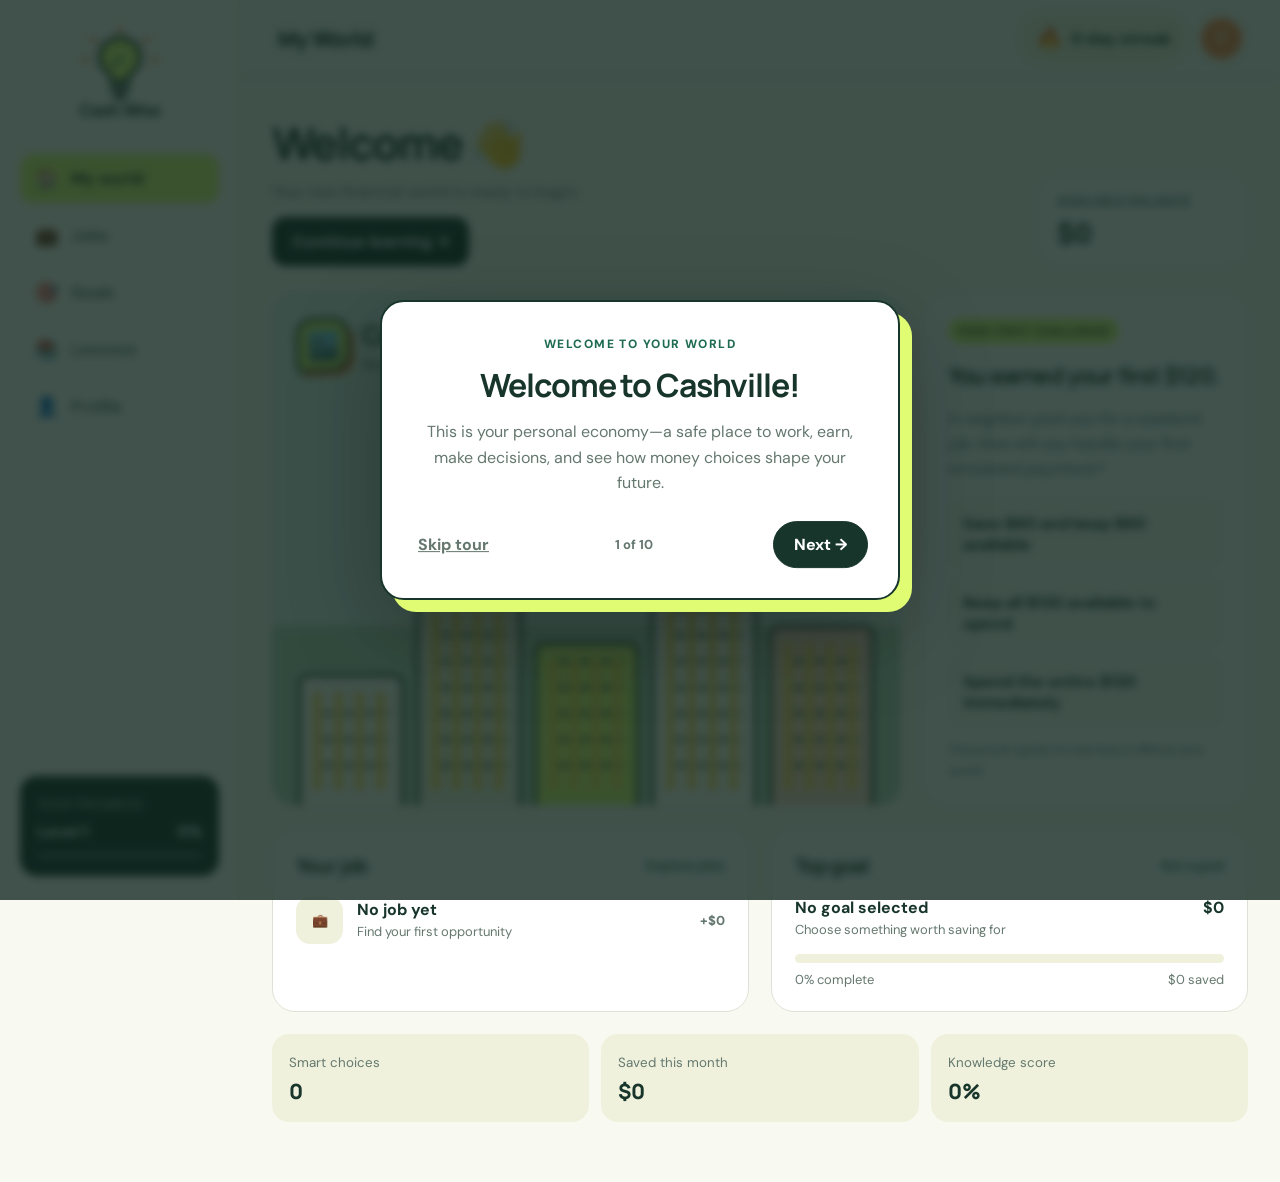
==== commit 88488ca9: "push" ====
--- a/cashwise-home.html
+++ b/cashwise-home.html
@@ -189,11 +189,12 @@
 <body>
   <div class="shell">
     <aside class="sidebar">
-      <a class="logo-wrap" href="#" aria-label="Cash Wise home"><img class="logo" src="cashwise-logo.svg" alt="Cash Wise"></a>
+      <a class="logo-wrap" href="index.html" aria-label="Cash Wise home"><img class="logo" src="cashwise-logo.svg" alt="Cash Wise"></a>
       <nav class="nav" aria-label="Main navigation">
-        <a class="active" href="#"><span class="nav-icon">🏠</span><span class="nav-label">My world</span></a>
+        <a class="active" href="cashwise-home.html"><span class="nav-icon">🏠</span><span class="nav-label">My world</span></a>
         <a href="#" id="jobs-nav"><span class="nav-icon">💼</span><span class="nav-label">Jobs</span></a>
         <a href="#" id="goals-nav"><span class="nav-icon">🎯</span><span class="nav-label">Goals</span></a>
+        <a href="lessons.html"><span class="nav-icon">📚</span><span class="nav-label">Lessons</span></a>
         <a href="#" id="profile-nav"><span class="nav-icon">👤</span><span class="nav-label">Profile</span></a>
       </nav>
       <div class="side-level"><small>YOUR PROGRESS</small><div class="level-row"><span>Level 1</span><span>0%</span></div><div class="level-bar"><i style="width:0"></i></div></div>
@@ -228,7 +229,7 @@
       </div>
     </main>
   </div>
-  <nav class="mobile-nav" aria-label="Mobile navigation"><a class="active" href="#">🏠</a><a href="#" id="mobile-jobs">💼</a><a href="#" id="mobile-goals">🎯</a><a href="#" id="mobile-profile">👤</a></nav>
+  <nav class="mobile-nav" aria-label="Mobile navigation"><a class="active" href="cashwise-home.html">🏠</a><a href="lessons.html">📚</a><a href="#" id="mobile-jobs">💼</a><a href="#" id="mobile-goals">🎯</a><a href="#" id="mobile-profile">👤</a></nav>
   <section class="pathway-screen" id="pathway-screen" aria-label="Personalized lesson pathway">
     <header class="pathway-top"><button type="button" id="close-pathway">← My world</button><h2>Your learning path</h2><span class="pathway-meta" id="pathway-meta"></span></header>
     <div class="pathway-intro"><span class="label">PERSONALIZED FOR YOU</span><h2 id="pathway-title">Your CashWise! journey</h2><p>Follow the path one lesson at a time. Complete lessons and checkpoints to unlock the next step.</p></div>
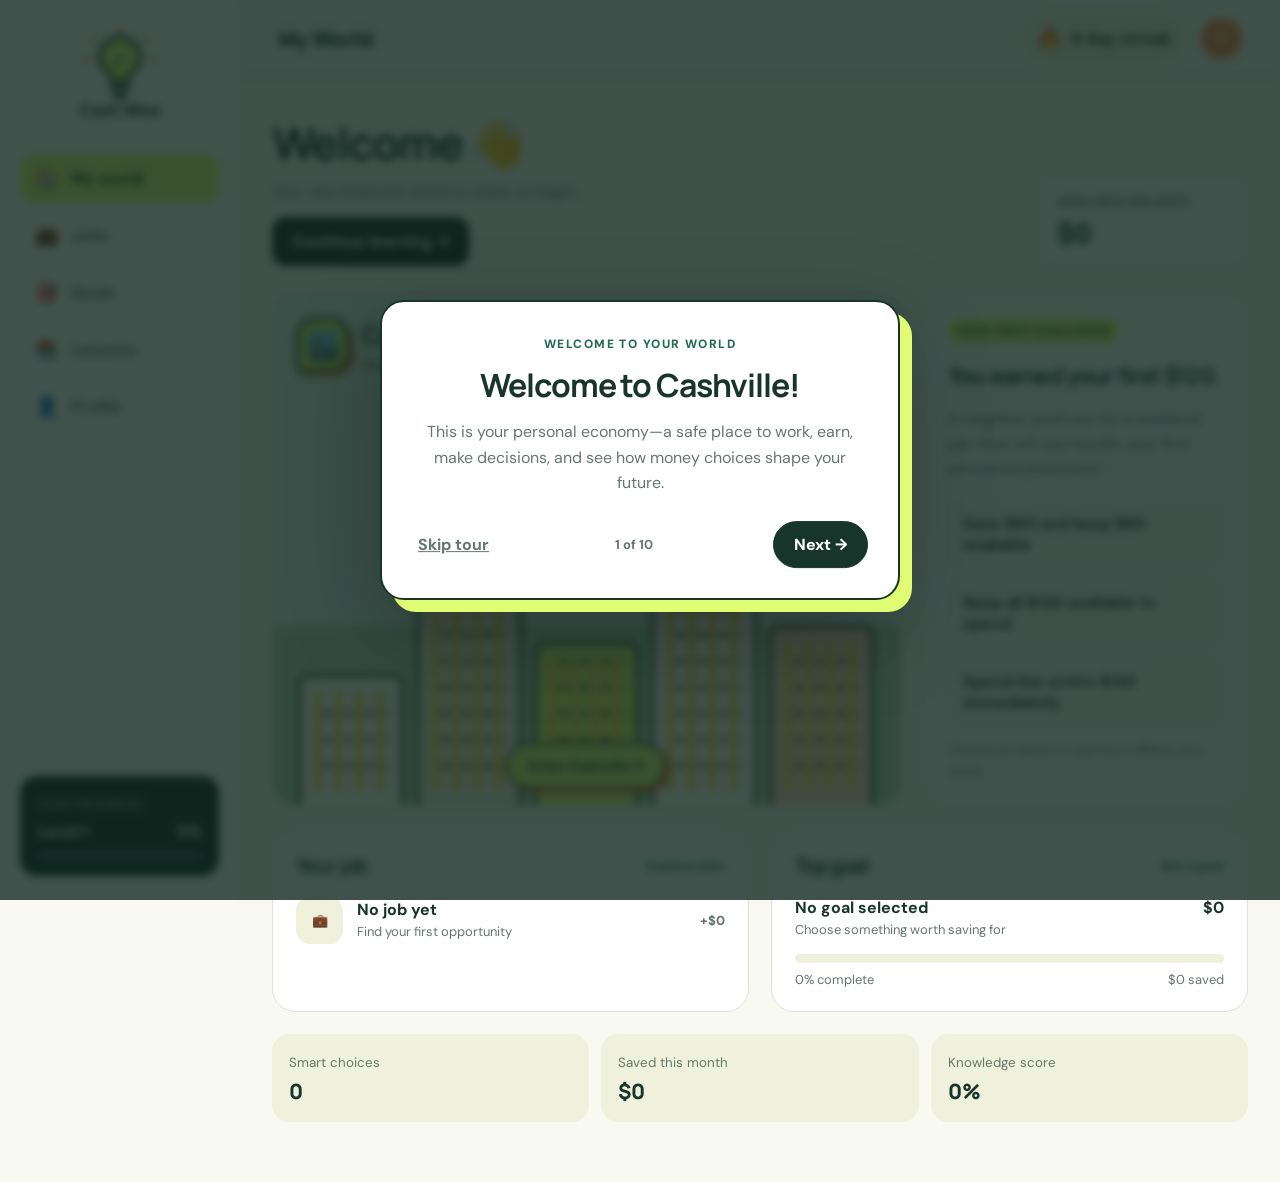
==== commit a2d219d9: "update" ====
--- a/cashwise-home.html
+++ b/cashwise-home.html
@@ -58,6 +58,8 @@
     .world-pin { position:absolute; z-index:3; display:grid; place-items:center; width:48px; height:48px; border:2px solid var(--ink); border-radius:50% 50% 50% 7px; background:var(--lime); transform:rotate(-45deg); box-shadow:4px 4px 0 rgba(23,53,43,.15); }
     .world-pin span { transform:rotate(45deg); font-size:21px; }
     .pin-job { left:31%; top:42%; }.pin-home { right:20%; top:50%; background:var(--orange); }
+    .world-enter { position:absolute; z-index:3; left:50%; bottom:16px; transform:translateX(-50%); padding:12px 20px; border:2px solid var(--ink); border-radius:99px; background:var(--lime); color:var(--ink); font-size:14px; font-weight:800; text-decoration:none; box-shadow:4px 4px 0 var(--orange); }
+    @media(hover:hover) { .world-enter:hover { transform:translateX(-50%) translateY(-2px); filter:brightness(1.05); } }
     .challenge { padding:24px; }
     .label { display:inline-block; padding:6px 9px; border-radius:99px; background:var(--lime); font-size:11px; font-weight:800; letter-spacing:.1em; }
     .challenge h3 { margin:15px 0 9px; font-size:23px; }
@@ -209,6 +211,7 @@
           <section class="card world-card" id="cashville-card" aria-label="Maya's simulated world">
             <div class="world-head"><div class="cashville-brand"><span class="cashville-mark">🏙️</span><div><h3>Cashville</h3><p>Your economic world</p></div></div></div>
             <div class="world-pin pin-job"><span>💼</span></div><div class="world-pin pin-home"><span>🏠</span></div>
+            <a class="world-enter" href="lessons.html">Enter Cashville →</a>
             <div class="city" aria-hidden="true"><i class="building one"></i><i class="building two"></i><i class="building three"></i><i class="building four"></i><i class="building five"></i></div>
           </section>
 
